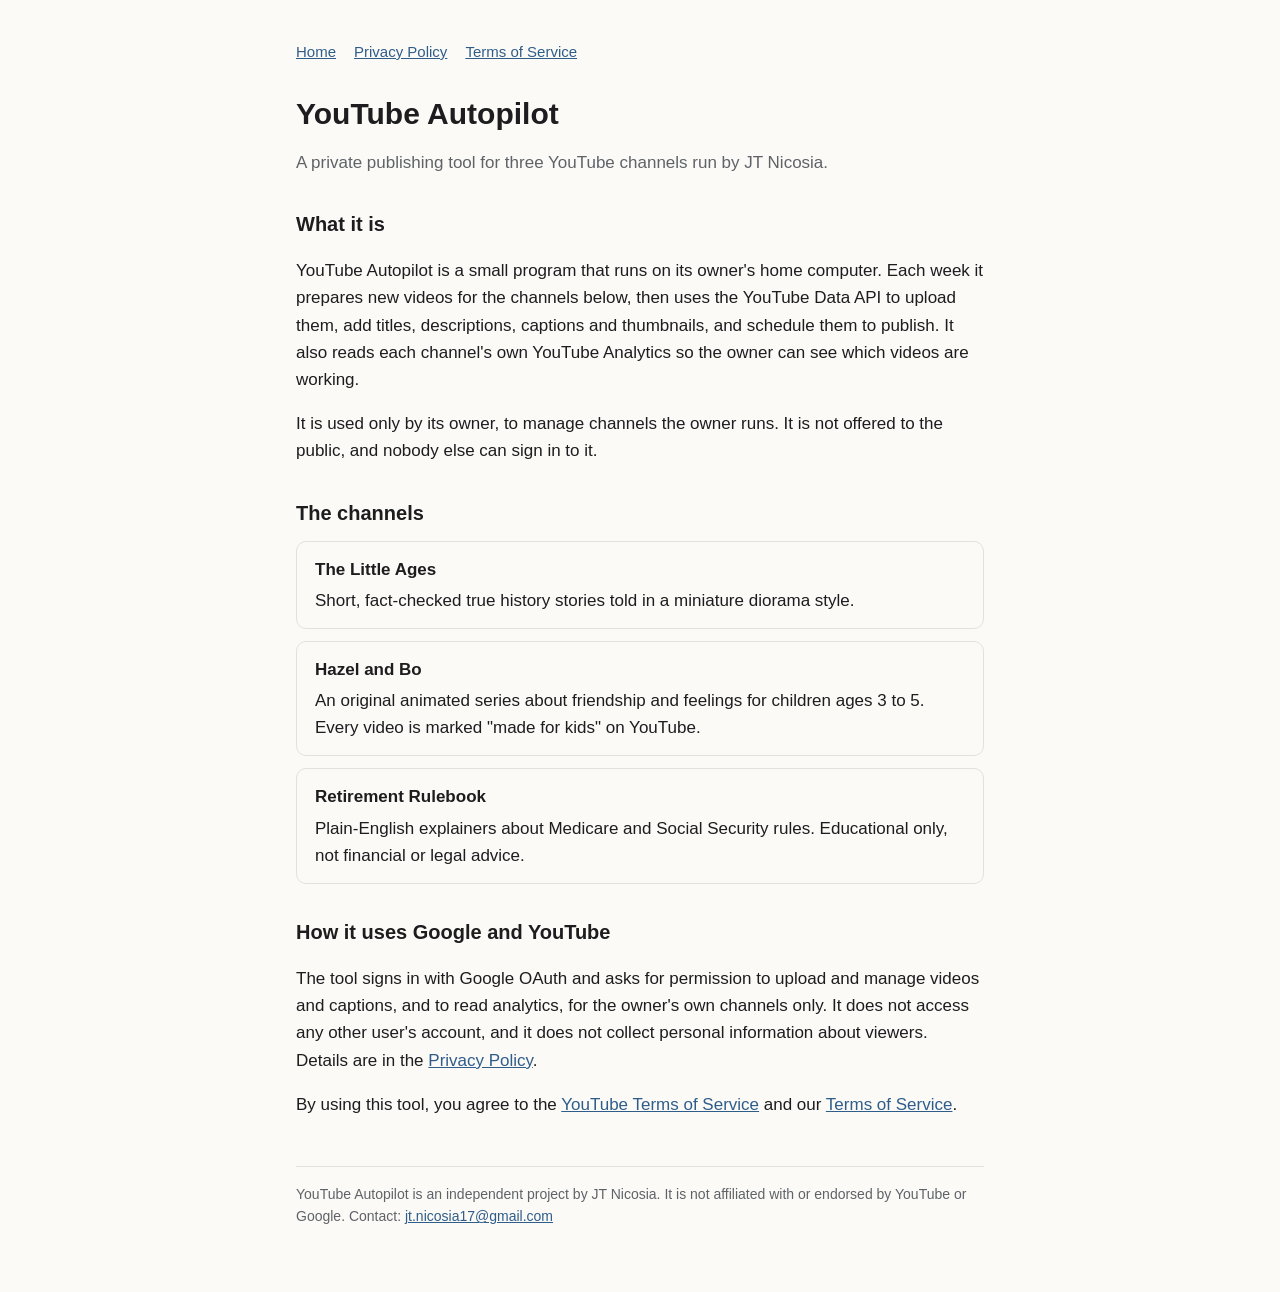
==== index.html @ 1fa3cbcd "Add home page, privacy policy and terms Co-Authored-By: Claude Opus 5.5 <noreply@anthropic.com> Clau" ====
<!doctype html>
<html lang="en"><head><meta charset="utf-8"><meta name="viewport" content="width=device-width,initial-scale=1">
<title>YouTube Autopilot</title>
<meta name="description" content="YouTube Autopilot is a private publishing tool that uploads and schedules videos to three YouTube channels owned by JT Nicosia.">
<link rel="stylesheet" href="style.css"></head>
<body><main>
<nav><a href="index.html">Home</a><a href="privacy.html">Privacy Policy</a><a href="terms.html">Terms of Service</a></nav>
<h1>YouTube Autopilot</h1>
<p class="muted">A private publishing tool for three YouTube channels run by JT Nicosia.</p>

<h2>What it is</h2>
<p>YouTube Autopilot is a small program that runs on its owner's home computer. Each week it prepares new videos for the channels below, then uses the YouTube Data API to upload them, add titles, descriptions, captions and thumbnails, and schedule them to publish. It also reads each channel's own YouTube Analytics so the owner can see which videos are working.</p>
<p>It is used only by its owner, to manage channels the owner runs. It is not offered to the public, and nobody else can sign in to it.</p>

<h2>The channels</h2>
<div class="card"><h3>The Little Ages</h3><p>Short, fact-checked true history stories told in a miniature diorama style.</p></div>
<div class="card"><h3>Hazel and Bo</h3><p>An original animated series about friendship and feelings for children ages 3 to 5. Every video is marked "made for kids" on YouTube.</p></div>
<div class="card"><h3>Retirement Rulebook</h3><p>Plain-English explainers about Medicare and Social Security rules. Educational only, not financial or legal advice.</p></div>

<h2>How it uses Google and YouTube</h2>
<p>The tool signs in with Google OAuth and asks for permission to upload and manage videos and captions, and to read analytics, for the owner's own channels only. It does not access any other user's account, and it does not collect personal information about viewers. Details are in the <a href="privacy.html">Privacy Policy</a>.</p>
<p>By using this tool, you agree to the <a href="https://www.youtube.com/t/terms">YouTube Terms of Service</a> and our <a href="terms.html">Terms of Service</a>.</p>
<footer>YouTube Autopilot is an independent project by JT Nicosia. It is not affiliated with or endorsed by YouTube or Google. Contact: <a href="mailto:jt.nicosia17@gmail.com">jt.nicosia17@gmail.com</a></footer>
</main></body></html>
---- style.css ----
:root{--bg:#fbfaf7;--fg:#1d1d1f;--muted:#5f6368;--line:#e3e1dc;--accent:#2f5d8a}
@media (prefers-color-scheme:dark){:root{--bg:#141414;--fg:#ececec;--muted:#a0a0a0;--line:#2c2c2c;--accent:#8ab4e0}}
*{box-sizing:border-box}
body{margin:0;background:var(--bg);color:var(--fg);font:17px/1.6 -apple-system,BlinkMacSystemFont,"Segoe UI",Roboto,Helvetica,Arial,sans-serif}
main{max-width:720px;margin:0 auto;padding:40px 16px 64px}
nav{display:flex;gap:18px;flex-wrap:wrap;font-size:15px;margin-bottom:32px}
a{color:var(--accent)}
h1{font-size:30px;line-height:1.2;margin:0 0 8px}
h2{font-size:20px;margin:32px 0 8px}
.muted{color:var(--muted)}
.card{border:1px solid var(--line);border-radius:10px;padding:14px 18px;margin:12px 0}
.card h3{margin:0 0 4px;font-size:17px}
.card p{margin:0}
footer{margin-top:48px;padding-top:16px;border-top:1px solid var(--line);font-size:14px;color:var(--muted)}
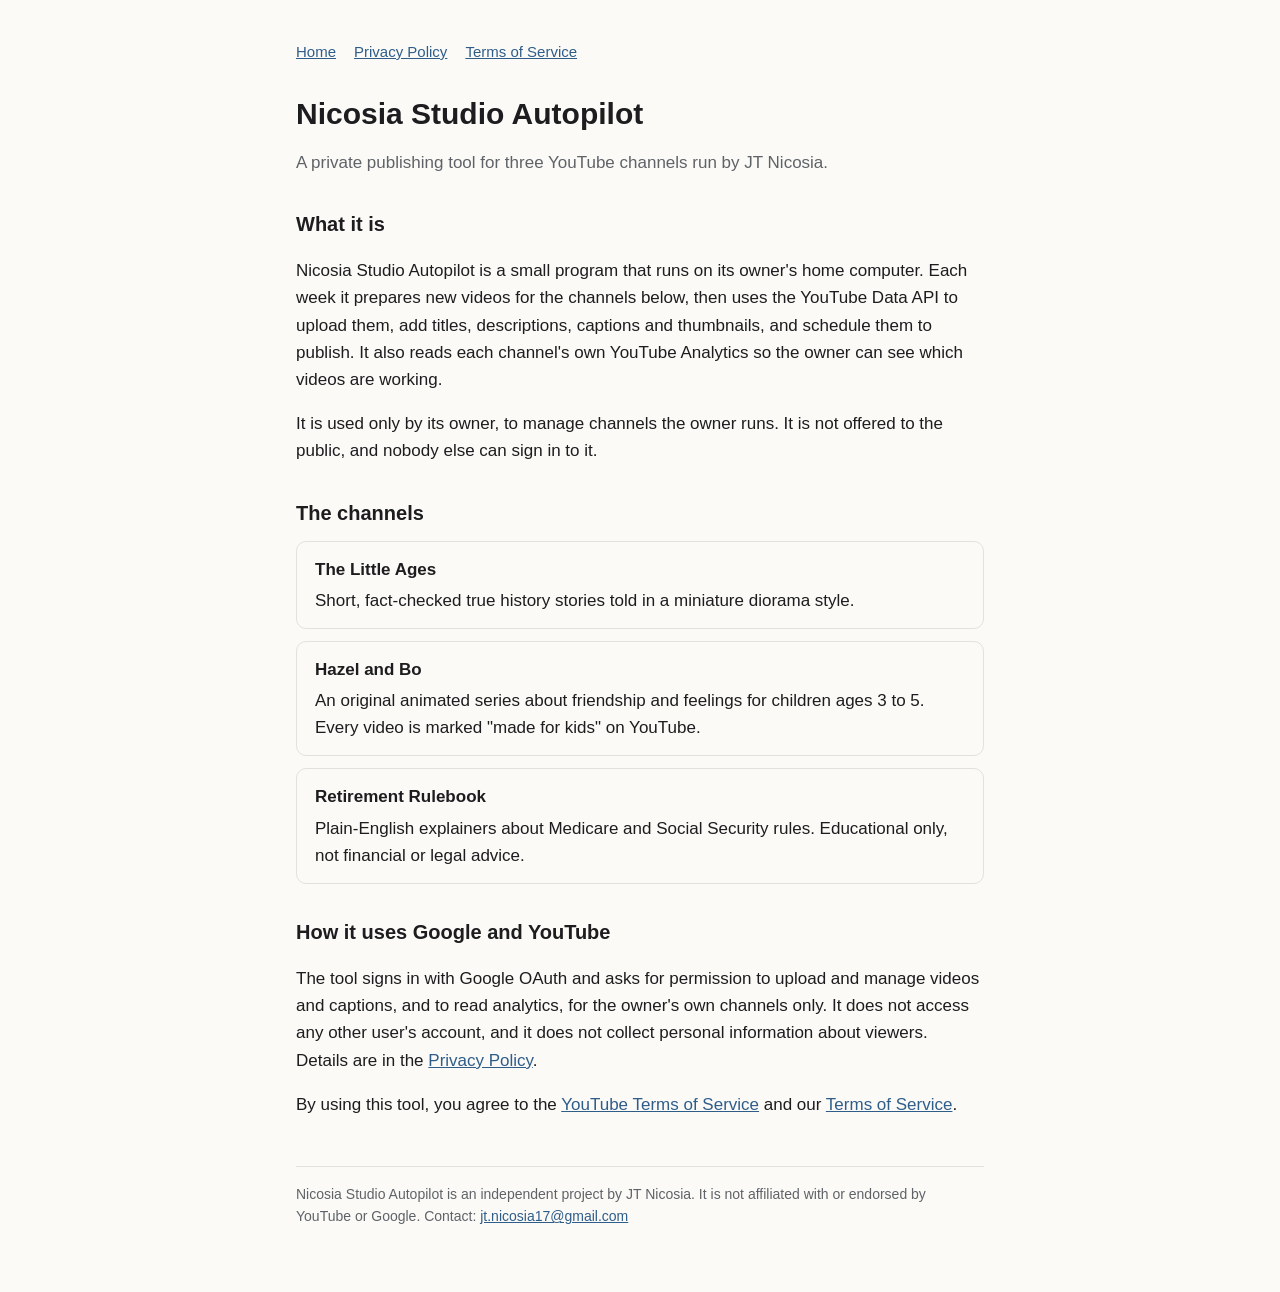
==== commit 43513dca: "Rename app to Nicosia Studio Autopilot YouTube API policy doesn't allow "YouTube" in an API client's" ====
--- a/index.html
+++ b/index.html
@@ -1,15 +1,15 @@
 <!doctype html>
 <html lang="en"><head><meta charset="utf-8"><meta name="viewport" content="width=device-width,initial-scale=1">
-<title>YouTube Autopilot</title>
-<meta name="description" content="YouTube Autopilot is a private publishing tool that uploads and schedules videos to three YouTube channels owned by JT Nicosia.">
+<title>Nicosia Studio Autopilot</title>
+<meta name="description" content="Nicosia Studio Autopilot is a private publishing tool that uploads and schedules videos to three YouTube channels owned by JT Nicosia.">
 <link rel="stylesheet" href="style.css"></head>
 <body><main>
 <nav><a href="index.html">Home</a><a href="privacy.html">Privacy Policy</a><a href="terms.html">Terms of Service</a></nav>
-<h1>YouTube Autopilot</h1>
+<h1>Nicosia Studio Autopilot</h1>
 <p class="muted">A private publishing tool for three YouTube channels run by JT Nicosia.</p>
 
 <h2>What it is</h2>
-<p>YouTube Autopilot is a small program that runs on its owner's home computer. Each week it prepares new videos for the channels below, then uses the YouTube Data API to upload them, add titles, descriptions, captions and thumbnails, and schedule them to publish. It also reads each channel's own YouTube Analytics so the owner can see which videos are working.</p>
+<p>Nicosia Studio Autopilot is a small program that runs on its owner's home computer. Each week it prepares new videos for the channels below, then uses the YouTube Data API to upload them, add titles, descriptions, captions and thumbnails, and schedule them to publish. It also reads each channel's own YouTube Analytics so the owner can see which videos are working.</p>
 <p>It is used only by its owner, to manage channels the owner runs. It is not offered to the public, and nobody else can sign in to it.</p>
 
 <h2>The channels</h2>
@@ -20,5 +20,5 @@
 <h2>How it uses Google and YouTube</h2>
 <p>The tool signs in with Google OAuth and asks for permission to upload and manage videos and captions, and to read analytics, for the owner's own channels only. It does not access any other user's account, and it does not collect personal information about viewers. Details are in the <a href="privacy.html">Privacy Policy</a>.</p>
 <p>By using this tool, you agree to the <a href="https://www.youtube.com/t/terms">YouTube Terms of Service</a> and our <a href="terms.html">Terms of Service</a>.</p>
-<footer>YouTube Autopilot is an independent project by JT Nicosia. It is not affiliated with or endorsed by YouTube or Google. Contact: <a href="mailto:jt.nicosia17@gmail.com">jt.nicosia17@gmail.com</a></footer>
+<footer>Nicosia Studio Autopilot is an independent project by JT Nicosia. It is not affiliated with or endorsed by YouTube or Google. Contact: <a href="mailto:jt.nicosia17@gmail.com">jt.nicosia17@gmail.com</a></footer>
 </main></body></html>
